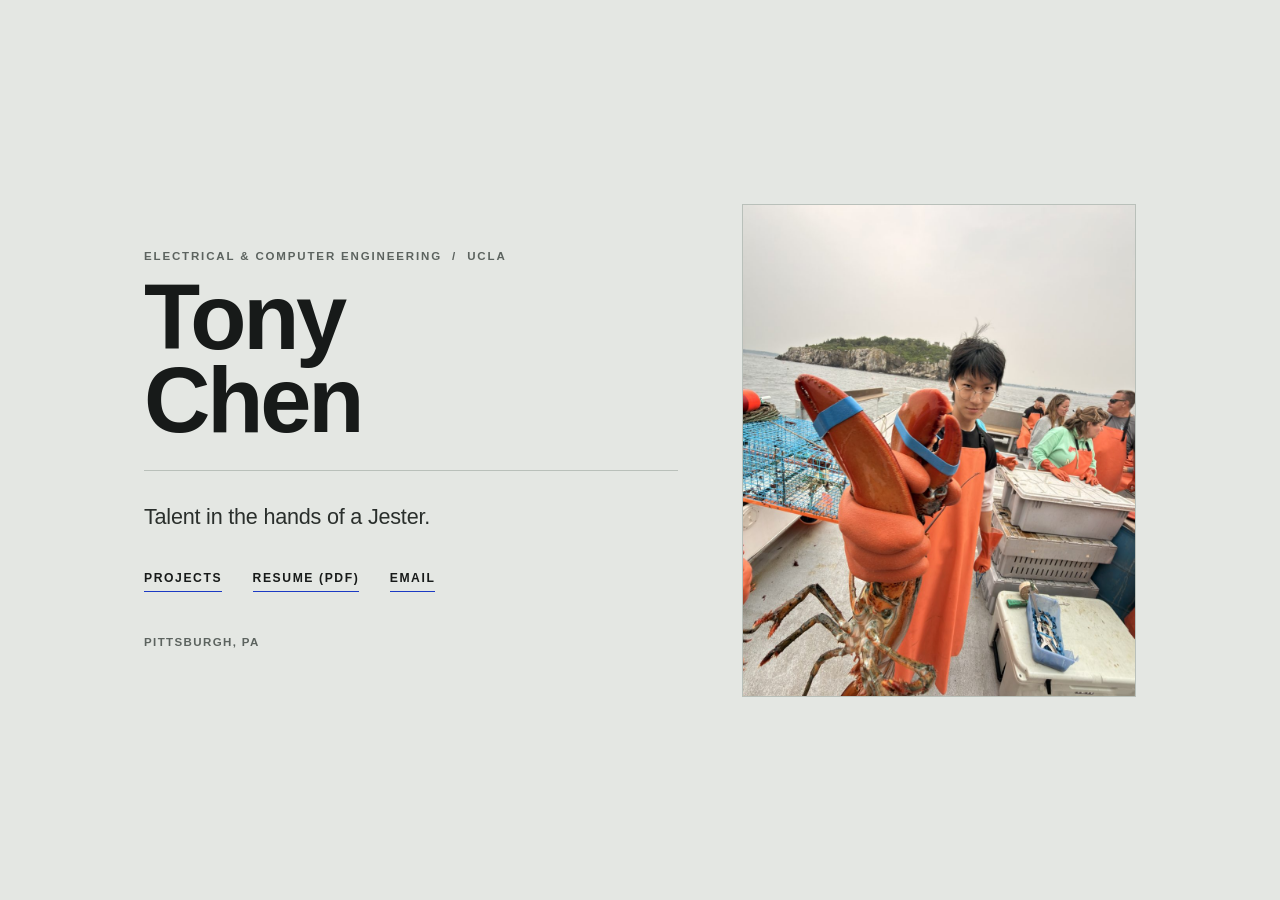
==== index.html @ b045de32 "Add files via upload" ====
<!DOCTYPE html>
<html lang="en">
<head>
<meta charset="utf-8">
<meta name="viewport" content="width=device-width, initial-scale=1">
<title>Tony Chen</title>
<meta name="description" content="Tony Chen — electrical and computer engineering student at UCLA.">
<style>
  :root{
    --paper:#E4E7E3;
    --ink:#171A19;
    --graphite:#5C635F;
    --rule:#B9C0BA;
    --blue:#1B3AC4;
    --sans:"Helvetica Neue",Helvetica,Arial,sans-serif;
  }

  *,*::before,*::after{box-sizing:border-box}

  body{
    margin:0;
    min-height:100vh;
    display:flex;
    align-items:center;
    padding:clamp(2rem,7vw,5rem) clamp(1.5rem,6vw,5rem);
    background:var(--paper);
    color:var(--ink);
    font-family:var(--sans);
    font-size:17px;
    line-height:1.55;
    -webkit-font-smoothing:antialiased;
  }

  main{
    width:100%;
    max-width:62rem;
    margin:0 auto;
    display:grid;
    grid-template-columns:1.15fr .85fr;
    gap:clamp(2rem,5vw,4rem);
    align-items:center;
  }

  .label{
    font-size:.72rem;
    font-weight:700;
    letter-spacing:.16em;
    text-transform:uppercase;
    color:var(--graphite);
    margin:0;
  }

  h1{
    font-size:clamp(3rem,10vw,5.75rem);
    font-weight:700;
    line-height:.9;
    letter-spacing:-.035em;
    margin:.6rem 0 0;
  }

  hr{
    border:none;
    border-top:1px solid var(--rule);
    margin:1.8rem 0;
  }

  p.bio{
    font-size:clamp(1.1rem,2.3vw,1.35rem);
    letter-spacing:-.01em;
    max-width:22em;
    margin:0;
    color:#2A2F2C;
  }

  nav{
    margin-top:2.2rem;
    display:flex;
    flex-wrap:wrap;
    gap:.6rem 1.9rem;
  }

  nav a{
    font-size:.76rem;
    font-weight:700;
    letter-spacing:.13em;
    text-transform:uppercase;
    color:var(--ink);
    text-decoration:none;
    border-bottom:1.5px solid var(--blue);
    padding-bottom:.22rem;
  }
  nav a:hover{color:var(--blue)}
  nav a:focus-visible{outline:2.5px solid var(--blue);outline-offset:4px}

  .portrait{
    width:100%;
    display:block;
    aspect-ratio:4/5;
    object-fit:cover;
    border:1px solid var(--rule);
  }

  footer{
    margin-top:2.6rem;
    font-size:.72rem;
    font-weight:700;
    letter-spacing:.12em;
    text-transform:uppercase;
    color:var(--graphite);
  }

  @media (max-width:760px){
    body{align-items:flex-start}
    main{grid-template-columns:1fr;gap:2rem}
    .col-photo{order:-1}
    .portrait{aspect-ratio:3/2}
  }
</style>
</head>
<body>

<main>
  <div class="col-text">
    <p class="label">Electrical &amp; Computer Engineering &nbsp;/&nbsp; UCLA</p>
    <h1>Tony<br>Chen</h1>

    <hr>

    <p class="bio">Talent in the hands of a Jester.</p>

    <nav>
      <a href="projects.html">Projects</a>
      <a href="Tony_Chen_Resume.pdf">Resume (PDF)</a>
      <a href="mailto:tonychen1@ucla.edu">Email</a>
    </nav>

    <footer>Pittsburgh, PA</footer>
  </div>

  <div class="col-photo">
    <img class="portrait" src="img/portrait.jpg" alt="Tony Chen holding a lobster on a boat off the coast.">
  </div>
</main>

</body>
</html>
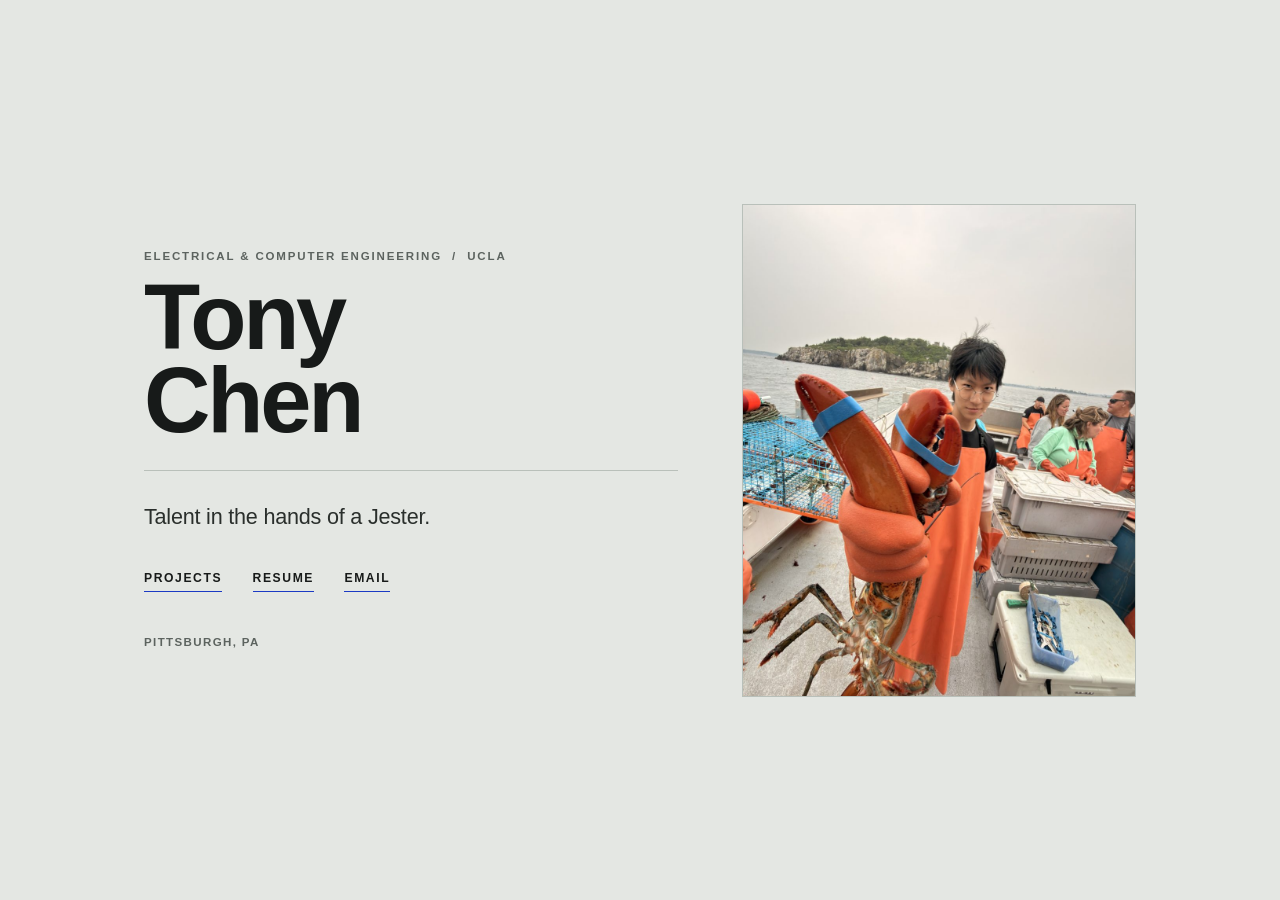
==== commit 6fccdcce: "redo the resume page" ====
--- a/index.html
+++ b/index.html
@@ -130,7 +130,7 @@
 
     <nav>
       <a href="projects.html">Projects</a>
-      <a href="Tony_Chen_Resume.pdf">Resume (PDF)</a>
+      <a href="resume.html">Resume</a>
       <a href="mailto:tonychen1@ucla.edu">Email</a>
     </nav>
 
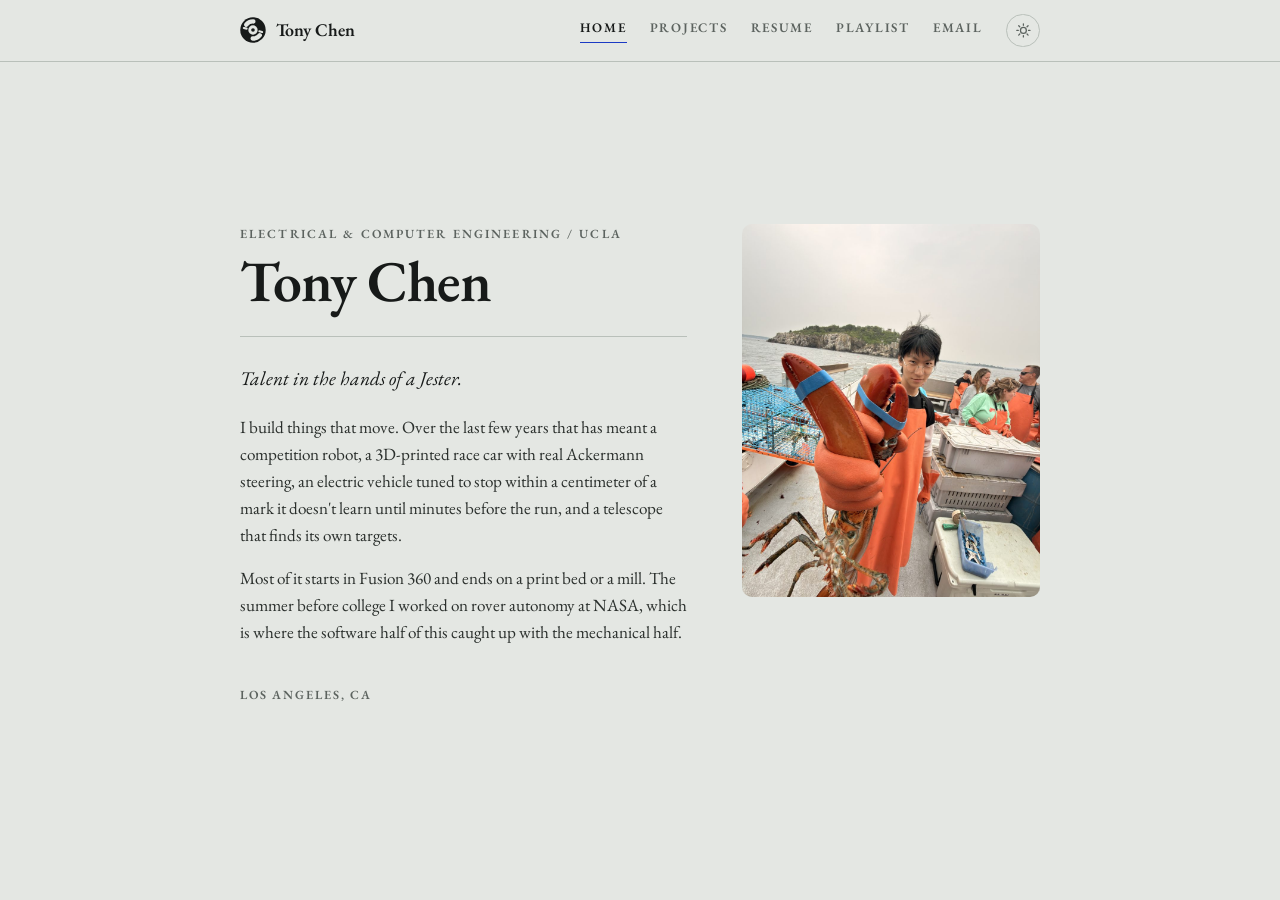
==== commit 3903b598: "complete web revamp" ====
--- a/index.html
+++ b/index.html
@@ -5,142 +5,83 @@
 <meta name="viewport" content="width=device-width, initial-scale=1">
 <title>Tony Chen</title>
 <meta name="description" content="Tony Chen — electrical and computer engineering student at UCLA.">
-<style>
-  :root{
-    --paper:#E4E7E3;
-    --ink:#171A19;
-    --graphite:#5C635F;
-    --rule:#B9C0BA;
-    --blue:#1B3AC4;
-    --sans:"Helvetica Neue",Helvetica,Arial,sans-serif;
-  }
+<link rel="icon" href="favicon.svg" type="image/svg+xml">
+<link rel="preconnect" href="https://fonts.googleapis.com">
+<link rel="preconnect" href="https://fonts.gstatic.com" crossorigin>
+<link href="https://fonts.googleapis.com/css2?family=EB+Garamond:ital,wght@0,400;0,500;0,600;1,400;1,600&display=swap" rel="stylesheet">
+<link rel="stylesheet" href="style.css">
+<script>
+/* Set the theme before first paint so the page never flashes the wrong one. */
+(function(){try{var t=localStorage.getItem('theme');if(!t)t=matchMedia('(prefers-color-scheme:dark)').matches?'dark':'light';document.documentElement.setAttribute('data-theme',t);}catch(e){document.documentElement.setAttribute('data-theme','light');}})();
+</script>
+</head>
+<body class="home">
 
-  *,*::before,*::after{box-sizing:border-box}
-
-  body{
-    margin:0;
-    min-height:100vh;
-    display:flex;
-    align-items:center;
-    padding:clamp(2rem,7vw,5rem) clamp(1.5rem,6vw,5rem);
-    background:var(--paper);
-    color:var(--ink);
-    font-family:var(--sans);
-    font-size:17px;
-    line-height:1.55;
-    -webkit-font-smoothing:antialiased;
-  }
-
-  main{
-    width:100%;
-    max-width:62rem;
-    margin:0 auto;
-    display:grid;
-    grid-template-columns:1.15fr .85fr;
-    gap:clamp(2rem,5vw,4rem);
-    align-items:center;
-  }
-
-  .label{
-    font-size:.72rem;
-    font-weight:700;
-    letter-spacing:.16em;
-    text-transform:uppercase;
-    color:var(--graphite);
-    margin:0;
-  }
-
-  h1{
-    font-size:clamp(3rem,10vw,5.75rem);
-    font-weight:700;
-    line-height:.9;
-    letter-spacing:-.035em;
-    margin:.6rem 0 0;
-  }
-
-  hr{
-    border:none;
-    border-top:1px solid var(--rule);
-    margin:1.8rem 0;
-  }
-
-  p.bio{
-    font-size:clamp(1.1rem,2.3vw,1.35rem);
-    letter-spacing:-.01em;
-    max-width:22em;
-    margin:0;
-    color:#2A2F2C;
-  }
-
-  nav{
-    margin-top:2.2rem;
-    display:flex;
-    flex-wrap:wrap;
-    gap:.6rem 1.9rem;
-  }
-
-  nav a{
-    font-size:.76rem;
-    font-weight:700;
-    letter-spacing:.13em;
-    text-transform:uppercase;
-    color:var(--ink);
-    text-decoration:none;
-    border-bottom:1.5px solid var(--blue);
-    padding-bottom:.22rem;
-  }
-  nav a:hover{color:var(--blue)}
-  nav a:focus-visible{outline:2.5px solid var(--blue);outline-offset:4px}
-
-  .portrait{
-    width:100%;
-    display:block;
-    aspect-ratio:4/5;
-    object-fit:cover;
-    border:1px solid var(--rule);
-  }
-
-  footer{
-    margin-top:2.6rem;
-    font-size:.72rem;
-    font-weight:700;
-    letter-spacing:.12em;
-    text-transform:uppercase;
-    color:var(--graphite);
-  }
-
-  @media (max-width:760px){
-    body{align-items:flex-start}
-    main{grid-template-columns:1fr;gap:2rem}
-    .col-photo{order:-1}
-    .portrait{aspect-ratio:3/2}
-  }
-</style>
-</head>
-<body>
-
-<main>
-  <div class="col-text">
-    <p class="label">Electrical &amp; Computer Engineering &nbsp;/&nbsp; UCLA</p>
-    <h1>Tony<br>Chen</h1>
-
-    <hr>
-
-    <p class="bio">Talent in the hands of a Jester.</p>
-
-    <nav>
+<header class="nav">
+  <div class="nav-inner">
+    <a class="brand" href="index.html">
+      <svg viewBox="0 0 100 100" aria-hidden="true">
+        <circle cx="50" cy="50" r="49" fill="currentColor"/>
+        <g stroke="var(--paper)" fill="none" stroke-linecap="round">
+          <path stroke-width="17" d="M24 29.68 A33 33 0 0 1 51.15 17.02"/>
+          <path stroke-width="8"  d="M25.55 44.8 L14.79 42.52"/>
+          <path stroke-width="17" d="M76 70.32 A33 33 0 0 1 48.85 82.98"/>
+          <path stroke-width="8"  d="M74.45 55.2 L85.21 57.48"/>
+        </g>
+        <circle cx="50" cy="50" r="18" fill="var(--paper)"/>
+        <circle cx="50" cy="50" r="7" fill="currentColor"/>
+      </svg>
+      <span>Tony Chen</span>
+    </a>
+    <nav class="nav-links">
+      <a href="index.html" aria-current="page">Home</a>
       <a href="projects.html">Projects</a>
       <a href="resume.html">Resume</a>
+      <a href="playlist.html">Playlist</a>
       <a href="mailto:tonychen1@ucla.edu">Email</a>
     </nav>
+    <button class="toggle" id="theme-toggle" type="button" aria-label="Switch theme">
+      <svg class="sun" viewBox="0 0 24 24" fill="none" stroke="currentColor" stroke-width="1.8" stroke-linecap="round" aria-hidden="true">
+        <circle cx="12" cy="12" r="4.2"/>
+        <path d="M12 2.6v2.1M12 19.3v2.1M2.6 12h2.1M19.3 12h2.1M5.3 5.3l1.5 1.5M17.2 17.2l1.5 1.5M18.7 5.3l-1.5 1.5M6.8 17.2l-1.5 1.5"/>
+      </svg>
+      <svg class="moon" viewBox="0 0 24 24" fill="none" stroke="currentColor" stroke-width="1.8" stroke-linecap="round" stroke-linejoin="round" aria-hidden="true">
+        <path d="M20 14.5A8.5 8.5 0 0 1 9.5 4a8.5 8.5 0 1 0 10.5 10.5z"/>
+      </svg>
+    </button>
+  </div>
+</header>
 
-    <footer>Pittsburgh, PA</footer>
-  </div>
+<main class="shell">
+  <div class="home-grid">
+    <div>
+      <p class="label">Electrical &amp; Computer Engineering / UCLA</p>
+      <h1>Tony Chen</h1>
 
-  <div class="col-photo">
-    <img class="portrait" src="img/portrait.jpg" alt="Tony Chen holding a lobster on a boat off the coast.">
+      <hr>
+
+      <p class="tagline">Talent in the hands of a Jester.</p>
+
+      <!-- ===== PLACEHOLDER — replace both paragraphs with your own text ===== -->
+      <p class="bio">I build things that move. Over the last few years that has meant a
+      competition robot, a 3D-printed race car with real Ackermann steering, an electric
+      vehicle tuned to stop within a centimeter of a mark it doesn't learn until minutes
+      before the run, and a telescope that finds its own targets.</p>
+
+      <p class="bio">Most of it starts in Fusion 360 and ends on a print bed or a mill.
+      The summer before college I worked on rover autonomy at NASA, which is where the
+      software half of this caught up with the mechanical half.</p>
+      <!-- ===== END PLACEHOLDER ===== -->
+
+      <p class="home-foot">Los Angeles, CA</p>
+    </div>
+
+    <div class="home-photo">
+      <img class="portrait" src="img/portrait.jpg" alt="Tony Chen holding a lobster on a boat off the coast.">
+    </div>
   </div>
 </main>
 
+<script src="site.js"></script>
 </body>
 </html>
--- a/style.css
+++ b/style.css
@@ -0,0 +1,391 @@
+/* ---------------------------------------------------------------
+   Tony Chen — shared styles
+   Theme tokens. The no-flash script in each page's <head> resolves
+   the system preference into an explicit data-theme attribute, so
+   only these two states ever apply.
+   --------------------------------------------------------------- */
+
+:root {
+  --paper:   #E4E7E3;
+  --surface: #EDEFEB;
+  --ink:     #171A19;
+  --body:    #2A2F2C;
+  --graphite:#5C635F;
+  --rule:    #B9C0BA;
+  --accent:  #1B3AC4;
+  --shadow:  rgba(23, 26, 25, .10);
+
+  --serif: "EB Garamond", Garamond, "Times New Roman", serif;
+  --shell: 54rem;
+  --radius: 10px;
+}
+
+:root[data-theme="dark"] {
+  --paper:   #151917;
+  --surface: #1D2220;
+  --ink:     #E6E9E4;
+  --body:    #C4CBC5;
+  --graphite:#98A19B;
+  --rule:    #2F3734;
+  --accent:  #93A9FF;
+  --shadow:  rgba(0, 0, 0, .40);
+}
+
+*, *::before, *::after { box-sizing: border-box; }
+
+html { -webkit-text-size-adjust: 100%; }
+
+body {
+  margin: 0;
+  background: var(--paper);
+  color: var(--ink);
+  font-family: var(--serif);
+  font-size: 19px;          /* Garamond runs small; this reads like 16-17px sans */
+  line-height: 1.58;
+  -webkit-font-smoothing: antialiased;
+  text-rendering: optimizeLegibility;
+}
+
+a { color: var(--accent); text-underline-offset: 3px; }
+a:focus-visible, button:focus-visible {
+  outline: 2.5px solid var(--accent);
+  outline-offset: 3px;
+  border-radius: 2px;
+}
+
+/* ---------------- shared small-caps label ---------------- */
+
+.label {
+  font-size: .78rem;
+  font-weight: 600;
+  letter-spacing: .17em;
+  text-transform: uppercase;
+  color: var(--graphite);
+  margin: 0;
+}
+
+/* ---------------- top navigation bar ---------------- */
+
+.nav {
+  position: sticky;
+  top: 0;
+  z-index: 10;
+  background: var(--paper);
+  border-bottom: 1px solid var(--rule);
+}
+
+.nav-inner {
+  max-width: var(--shell);
+  margin: 0 auto;
+  padding: .85rem clamp(1.1rem, 5vw, 2rem);
+  display: flex;
+  align-items: center;
+  gap: 1rem 1.5rem;
+  flex-wrap: wrap;
+}
+
+/* Brand left, links and toggle pushed right. */
+.brand { margin-right: auto; }
+
+.brand {
+  display: inline-flex;
+  align-items: center;
+  gap: .6rem;
+  text-decoration: none;
+  color: var(--ink);
+  font-size: 1.12rem;
+  font-weight: 600;
+  letter-spacing: -.005em;
+  white-space: nowrap;
+}
+.brand:hover { color: var(--accent); }
+
+.brand svg { width: 1.45em; height: 1.45em; display: block; flex: none; }
+
+.nav-links {
+  display: flex;
+  align-items: center;
+  gap: .4rem 1.45rem;
+  flex-wrap: wrap;
+}
+
+.nav-links a {
+  font-size: .82rem;
+  font-weight: 600;
+  letter-spacing: .13em;
+  text-transform: uppercase;
+  text-decoration: none;
+  color: var(--graphite);
+  padding-bottom: .18rem;
+  border-bottom: 1.5px solid transparent;
+}
+.nav-links a:hover { color: var(--ink); }
+.nav-links a[aria-current="page"] {
+  color: var(--ink);
+  border-bottom-color: var(--accent);
+}
+
+/* theme toggle */
+.toggle {
+  display: inline-flex;
+  align-items: center;
+  justify-content: center;
+  width: 2.1rem;
+  height: 2.1rem;
+  padding: 0;
+  border: 1px solid var(--rule);
+  border-radius: 50%;
+  background: transparent;
+  color: var(--graphite);
+  cursor: pointer;
+}
+.toggle:hover { color: var(--ink); border-color: var(--graphite); }
+.toggle svg { width: 1.05rem; height: 1.05rem; display: block; }
+.toggle .moon { display: none; }
+:root[data-theme="dark"] .toggle .sun  { display: none; }
+:root[data-theme="dark"] .toggle .moon { display: block; }
+
+/* ---------------- page shell ---------------- */
+
+.shell {
+  max-width: var(--shell);
+  margin: 0 auto;
+  padding: clamp(2rem, 5vw, 3.2rem) clamp(1.1rem, 5vw, 2rem) clamp(3rem, 6vw, 4.5rem);
+}
+
+h1 {
+  font-size: clamp(2.3rem, 6.5vw, 3.6rem);
+  font-weight: 600;
+  line-height: 1.02;
+  letter-spacing: -.02em;
+  margin: .5rem 0 0;
+}
+
+hr {
+  border: none;
+  border-top: 1px solid var(--rule);
+  margin: 1.6rem 0;
+}
+
+/* ---------------- home ---------------- */
+
+/* The home page is short, so centre it in the viewport instead of
+   leaving a tall empty strip under it. */
+body.home { min-height: 100vh; display: flex; flex-direction: column; }
+body.home .nav { flex: none; }
+body.home .shell { flex: 1 1 auto; display: flex; align-items: center; width: 100%; }
+body.home .home-grid { width: 100%; }
+
+.home-grid {
+  display: grid;
+  grid-template-columns: 1.2fr .8fr;
+  gap: clamp(1.8rem, 5vw, 3.4rem);
+  align-items: start;
+}
+
+.bio {
+  font-size: 1.07rem;
+  color: var(--body);
+  max-width: 34em;
+  margin: 0 0 1rem;
+}
+.bio:last-of-type { margin-bottom: 0; }
+
+.tagline {
+  font-size: 1.22rem;
+  font-style: italic;
+  color: var(--ink);
+  margin: 0 0 1.3rem;
+}
+
+.portrait {
+  width: 100%;
+  display: block;
+  aspect-ratio: 4 / 5;
+  object-fit: cover;
+  border-radius: var(--radius);
+}
+
+.home-foot {
+  margin-top: 2.4rem;
+  font-size: .78rem;
+  font-weight: 600;
+  letter-spacing: .15em;
+  text-transform: uppercase;
+  color: var(--graphite);
+}
+
+/* ---------------- section headings ---------------- */
+
+h2.sec {
+  font-size: .82rem;
+  font-weight: 600;
+  letter-spacing: .17em;
+  text-transform: uppercase;
+  color: var(--graphite);
+  border-bottom: 1px solid var(--ink);
+  padding-bottom: .55rem;
+  margin: 3rem 0 0;
+}
+
+/* ---------------- project entries ---------------- */
+
+.entry {
+  display: grid;
+  grid-template-columns: minmax(0, .8fr) minmax(0, 1.2fr);
+  gap: clamp(1.3rem, 3.5vw, 2.4rem);
+  align-items: start;
+  border-top: 1px solid var(--rule);
+  padding: 2.1rem 0;
+}
+.entry:first-of-type { border-top: none; }
+
+.entry img {
+  width: 100%;
+  display: block;
+  aspect-ratio: 4 / 5;
+  object-fit: cover;
+  border-radius: var(--radius);
+}
+
+.entry h3 {
+  font-size: 1.45rem;
+  font-weight: 600;
+  letter-spacing: -.015em;
+  line-height: 1.12;
+  margin: .4rem 0 .75rem;
+}
+
+.entry ul { margin: 0; padding-left: 1.1rem; }
+.entry li { margin-bottom: .4rem; color: var(--body); }
+.entry li::marker { color: var(--accent); }
+
+.specs {
+  margin-top: 1.1rem;
+  padding-top: .8rem;
+  border-top: 1px dashed var(--rule);
+  display: flex;
+  flex-wrap: wrap;
+  gap: .3rem 2rem;
+}
+.specs span {
+  font-size: .75rem;
+  font-weight: 600;
+  letter-spacing: .12em;
+  text-transform: uppercase;
+  color: var(--graphite);
+}
+.specs b {
+  color: var(--ink);
+  font-weight: 400;
+  letter-spacing: .03em;
+  text-transform: none;
+}
+
+.links { margin-top: 1rem; display: flex; flex-wrap: wrap; gap: .5rem 1.5rem; }
+.links a {
+  font-size: .82rem;
+  font-weight: 600;
+  letter-spacing: .12em;
+  text-transform: uppercase;
+  text-decoration: none;
+  color: var(--ink);
+  border-bottom: 1.5px solid var(--accent);
+  padding-bottom: .16rem;
+}
+.links a:hover { color: var(--accent); }
+
+.close {
+  border-top: 1px solid var(--ink);
+  padding-top: 1.6rem;
+  margin-top: 2.6rem;
+  color: var(--body);
+}
+
+/* ---------------- resume viewer ---------------- */
+
+.bar {
+  display: flex;
+  flex-wrap: wrap;
+  gap: .6rem 1.6rem;
+  justify-content: space-between;
+  align-items: baseline;
+  margin-bottom: 1.3rem;
+}
+.bar a {
+  font-size: .82rem;
+  font-weight: 600;
+  letter-spacing: .12em;
+  text-transform: uppercase;
+  text-decoration: none;
+  color: var(--ink);
+  border-bottom: 1.5px solid var(--accent);
+  padding-bottom: .16rem;
+}
+.bar a:hover { color: var(--accent); }
+
+#pages canvas {
+  display: block;
+  width: 100%;
+  height: auto;
+  margin-bottom: 1rem;
+  border-radius: var(--radius);
+  background: #fff;
+  box-shadow: 0 2px 14px var(--shadow);
+}
+#pages canvas:last-child { margin-bottom: 0; }
+
+.note {
+  font-size: .95rem;
+  color: var(--graphite);
+  text-align: center;
+  padding: 3rem 1rem;
+  border: 1px solid var(--rule);
+  border-radius: var(--radius);
+  background: var(--surface);
+}
+
+/* ---------------- playlist ---------------- */
+
+.embed {
+  border-radius: 12px;
+  overflow: hidden;
+  box-shadow: 0 2px 14px var(--shadow);
+  background: var(--surface);
+  min-height: 420px;
+}
+.embed iframe { display: block; width: 100%; border: none; }
+
+/* ---------------- responsive ---------------- */
+
+@media (max-width: 760px) {
+  body { font-size: 18px; }
+  .home-grid { grid-template-columns: 1fr; }
+  .home-photo { order: -1; }
+  .portrait { aspect-ratio: 3 / 2; }
+  .entry { grid-template-columns: 1fr; gap: 1.3rem; }
+  .entry img { aspect-ratio: 3 / 2; }
+  /* Let the bar scroll away on phones instead of holding two rows
+     of links against the top of a short screen. */
+  .nav { position: static; }
+  .nav-inner { padding-top: .6rem; padding-bottom: .6rem; gap: .5rem 1rem; }
+  /* Row 1: brand and toggle. Row 2: the links, full width. */
+  .brand  { order: 1; }
+  .toggle { order: 2; }
+  .nav-links { order: 3; flex-basis: 100%; }
+  .nav-links { gap: .3rem 1rem; }
+  .nav-links a { font-size: .74rem; letter-spacing: .09em; }
+  .brand { font-size: 1.02rem; }
+  .toggle { width: 1.85rem; height: 1.85rem; }
+  .toggle svg { width: .95rem; height: .95rem; }
+}
+
+@media (max-width: 440px) {
+  /* Below this the wordmark is what pushes the links onto a third row. */
+  .brand span { position: absolute; width: 1px; height: 1px; overflow: hidden; clip-path: inset(50%); }
+  .brand svg { width: 1.7em; height: 1.7em; }
+}
+
+@media (prefers-reduced-motion: reduce) {
+  * { transition: none !important; animation: none !important; }
+}
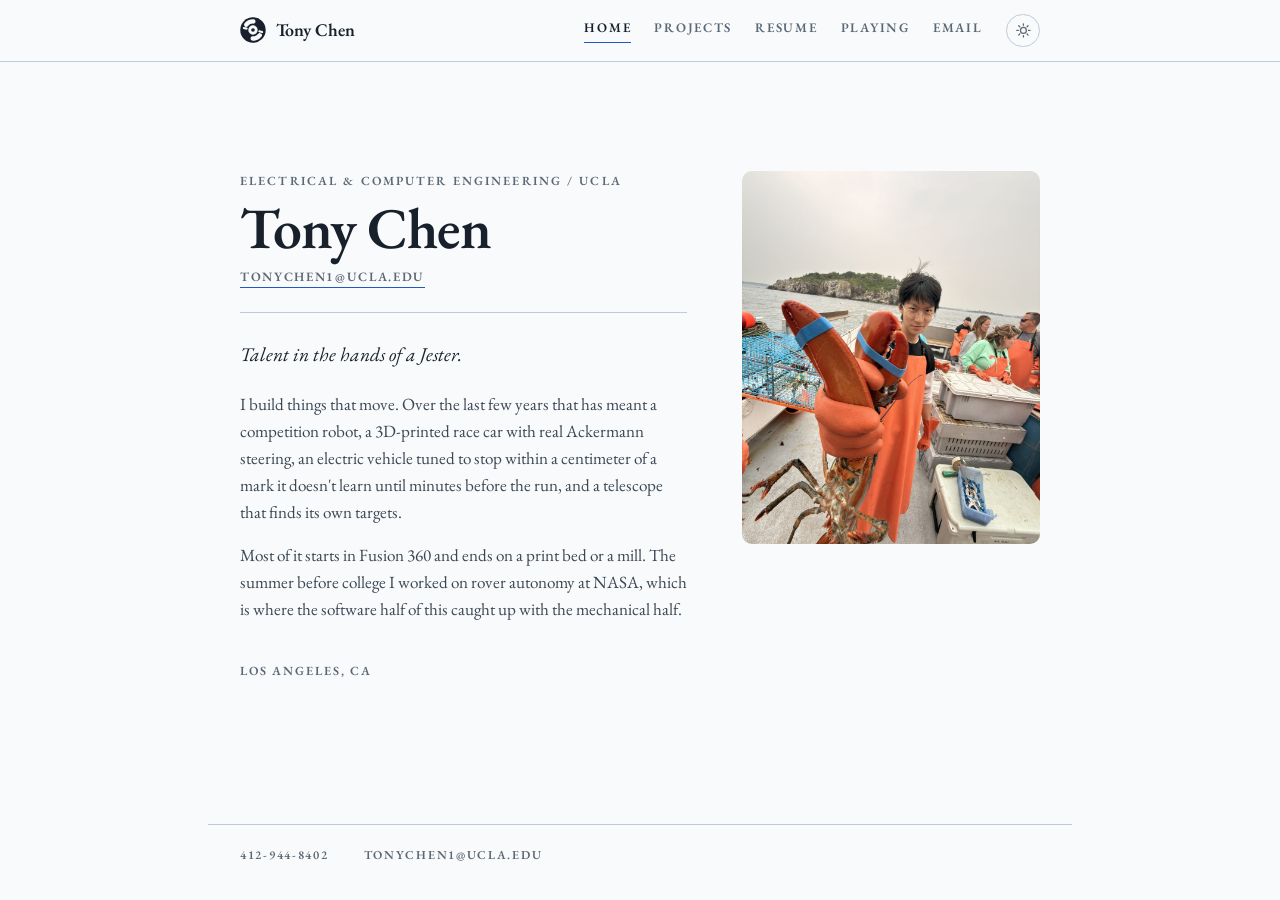
==== commit dfacdf74: "revamp pt 2 10/14/2026 21:12:30" ====
--- a/index.html
+++ b/index.html
@@ -20,16 +20,16 @@
 <header class="nav">
   <div class="nav-inner">
     <a class="brand" href="index.html">
-      <svg viewBox="0 0 100 100" aria-hidden="true">
-        <circle cx="50" cy="50" r="49" fill="currentColor"/>
-        <g stroke="var(--paper)" fill="none" stroke-linecap="round">
+      <svg viewBox="0 0 100 100" width="28" height="28" aria-hidden="true">
+        <circle cx="50" cy="50" r="49" fill="var(--ink, #18212B)"/>
+        <g stroke="var(--paper, #F8FAFC)" fill="none" stroke-linecap="round">
           <path stroke-width="17" d="M24 29.68 A33 33 0 0 1 51.15 17.02"/>
           <path stroke-width="8"  d="M25.55 44.8 L14.79 42.52"/>
           <path stroke-width="17" d="M76 70.32 A33 33 0 0 1 48.85 82.98"/>
           <path stroke-width="8"  d="M74.45 55.2 L85.21 57.48"/>
         </g>
-        <circle cx="50" cy="50" r="18" fill="var(--paper)"/>
-        <circle cx="50" cy="50" r="7" fill="currentColor"/>
+        <circle cx="50" cy="50" r="18" fill="var(--paper, #F8FAFC)"/>
+        <circle cx="50" cy="50" r="7" fill="var(--ink, #18212B)"/>
       </svg>
       <span>Tony Chen</span>
     </a>
@@ -37,15 +37,15 @@
       <a href="index.html" aria-current="page">Home</a>
       <a href="projects.html">Projects</a>
       <a href="resume.html">Resume</a>
-      <a href="playlist.html">Playlist</a>
+      <a href="playlist.html">Playing</a>
       <a href="mailto:tonychen1@ucla.edu">Email</a>
     </nav>
     <button class="toggle" id="theme-toggle" type="button" aria-label="Switch theme">
-      <svg class="sun" viewBox="0 0 24 24" fill="none" stroke="currentColor" stroke-width="1.8" stroke-linecap="round" aria-hidden="true">
+      <svg class="sun" viewBox="0 0 24 24" width="17" height="17" fill="none" stroke="currentColor" stroke-width="1.8" stroke-linecap="round" aria-hidden="true">
         <circle cx="12" cy="12" r="4.2"/>
         <path d="M12 2.6v2.1M12 19.3v2.1M2.6 12h2.1M19.3 12h2.1M5.3 5.3l1.5 1.5M17.2 17.2l1.5 1.5M18.7 5.3l-1.5 1.5M6.8 17.2l-1.5 1.5"/>
       </svg>
-      <svg class="moon" viewBox="0 0 24 24" fill="none" stroke="currentColor" stroke-width="1.8" stroke-linecap="round" stroke-linejoin="round" aria-hidden="true">
+      <svg class="moon" viewBox="0 0 24 24" width="17" height="17" fill="none" stroke="currentColor" stroke-width="1.8" stroke-linecap="round" stroke-linejoin="round" aria-hidden="true">
         <path d="M20 14.5A8.5 8.5 0 0 1 9.5 4a8.5 8.5 0 1 0 10.5 10.5z"/>
       </svg>
     </button>
@@ -57,6 +57,7 @@
     <div>
       <p class="label">Electrical &amp; Computer Engineering / UCLA</p>
       <h1>Tony Chen</h1>
+      <p class="home-email"><a href="mailto:tonychen1@ucla.edu">tonychen1@ucla.edu</a></p>
 
       <hr>
 
@@ -82,6 +83,11 @@
   </div>
 </main>
 
+<footer class="contact">
+  <a href="tel:+14129448402">412-944-8402</a>
+  <a href="mailto:tonychen1@ucla.edu">tonychen1@ucla.edu</a>
+</footer>
+
 <script src="site.js"></script>
 </body>
 </html>
--- a/style.css
+++ b/style.css
@@ -6,14 +6,14 @@
    --------------------------------------------------------------- */
 
 :root {
-  --paper:   #E4E7E3;
-  --surface: #EDEFEB;
-  --ink:     #171A19;
-  --body:    #2A2F2C;
-  --graphite:#5C635F;
-  --rule:    #B9C0BA;
-  --accent:  #1B3AC4;
-  --shadow:  rgba(23, 26, 25, .10);
+  --paper:   #F8FAFC;
+  --surface: #EDF3FC;
+  --ink:     #18212B;
+  --body:    #3B4854;
+  --graphite:#5B6875;
+  --rule:    #BFCBDA;
+  --accent:  #1F5AC4;
+  --shadow:  rgba(24, 33, 43, .10);
 
   --serif: "EB Garamond", Garamond, "Times New Roman", serif;
   --shell: 54rem;
@@ -21,14 +21,14 @@
 }
 
 :root[data-theme="dark"] {
-  --paper:   #151917;
-  --surface: #1D2220;
-  --ink:     #E6E9E4;
-  --body:    #C4CBC5;
-  --graphite:#98A19B;
-  --rule:    #2F3734;
-  --accent:  #93A9FF;
-  --shadow:  rgba(0, 0, 0, .40);
+  --paper:   #101822;
+  --surface: #18212C;
+  --ink:     #E9EFF6;
+  --body:    #BCC8D5;
+  --graphite:#8C99A7;
+  --rule:    #2B3744;
+  --accent:  #8FB6F5;
+  --shadow:  rgba(0, 0, 0, .45);
 }
 
 *, *::before, *::after { box-sizing: border-box; }
@@ -214,6 +214,43 @@
   text-transform: uppercase;
   color: var(--graphite);
 }
+
+/* Email sitting directly under the name. */
+.home-email {
+  margin: .55rem 0 0;
+  font-size: .8rem;
+  font-weight: 600;
+  letter-spacing: .13em;
+  text-transform: uppercase;
+}
+.home-email a {
+  color: var(--graphite);
+  text-decoration: none;
+  border-bottom: 1.5px solid var(--accent);
+  padding-bottom: .16rem;
+}
+.home-email a:hover { color: var(--ink); }
+
+/* ---------------- contact footer (every page) ---------------- */
+
+.contact {
+  /* width:100% matters on the home page: auto side margins on a column
+     flex child cancel stretch, so without it the bar shrinks to its text. */
+  width: 100%;
+  max-width: var(--shell);
+  margin: 0 auto;
+  padding: 1.3rem clamp(1.1rem, 5vw, 2rem) 2.2rem;
+  border-top: 1px solid var(--rule);
+  display: flex;
+  flex-wrap: wrap;
+  gap: .35rem 2.2rem;
+  font-size: .76rem;
+  font-weight: 600;
+  letter-spacing: .14em;
+  text-transform: uppercase;
+}
+.contact a { color: var(--graphite); text-decoration: none; }
+.contact a:hover { color: var(--ink); }
 
 /* ---------------- section headings ---------------- */
 
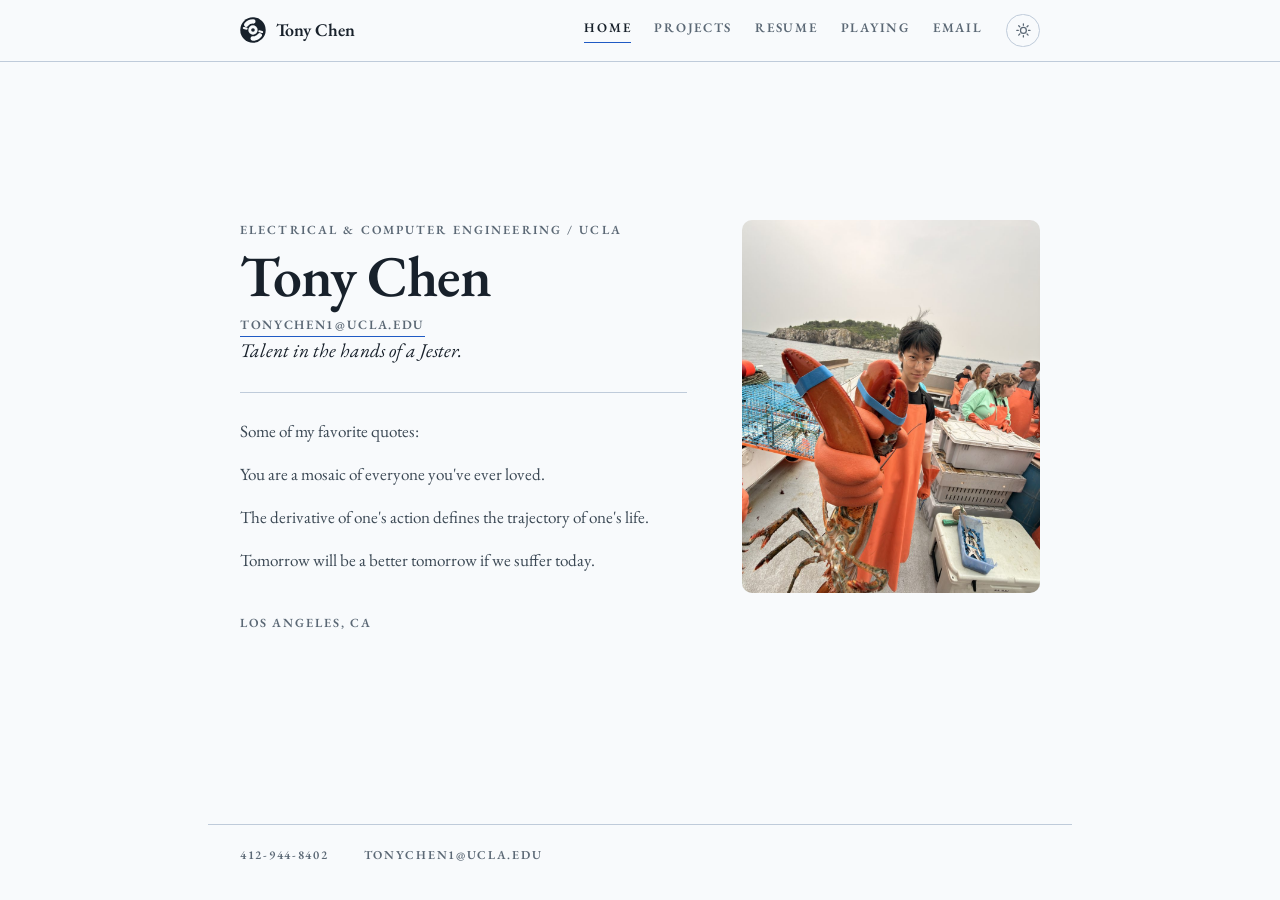
==== commit 91fb35eb: "Revise tagline and bio content in index.html Updated biography and tagline sections in index.html." ====
--- a/index.html
+++ b/index.html
@@ -58,20 +58,17 @@
       <p class="label">Electrical &amp; Computer Engineering / UCLA</p>
       <h1>Tony Chen</h1>
       <p class="home-email"><a href="mailto:tonychen1@ucla.edu">tonychen1@ucla.edu</a></p>
-
+      <p class="tagline">Talent in the hands of a Jester.</p>
       <hr>
 
-      <p class="tagline">Talent in the hands of a Jester.</p>
+      <p class="bio">Some of my favorite quotes:</p>
 
       <!-- ===== PLACEHOLDER — replace both paragraphs with your own text ===== -->
-      <p class="bio">I build things that move. Over the last few years that has meant a
-      competition robot, a 3D-printed race car with real Ackermann steering, an electric
-      vehicle tuned to stop within a centimeter of a mark it doesn't learn until minutes
-      before the run, and a telescope that finds its own targets.</p>
+      <p class="bio">You are a mosaic of everyone you've ever loved.</p>
 
-      <p class="bio">Most of it starts in Fusion 360 and ends on a print bed or a mill.
-      The summer before college I worked on rover autonomy at NASA, which is where the
-      software half of this caught up with the mechanical half.</p>
+      <p class="bio">The derivative of one's action defines the trajectory of one's life.</p>
+
+      <p class="bio">Tomorrow will be a better tomorrow if we suffer today.</p>
       <!-- ===== END PLACEHOLDER ===== -->
 
       <p class="home-foot">Los Angeles, CA</p>
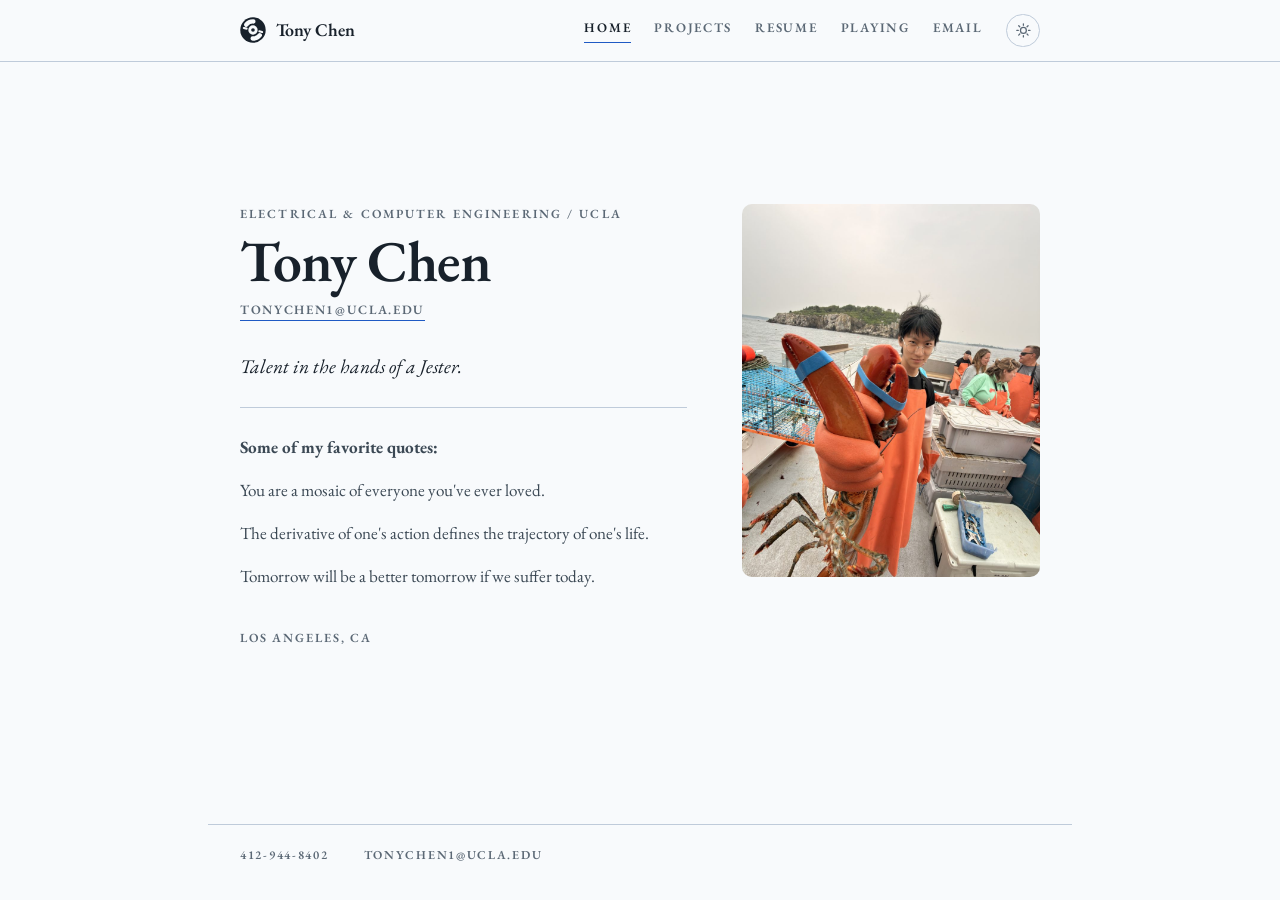
==== commit e9be2beb: "Enhance formatting of tagline and bio sections Added line breaks and bold formatting to tagline and " ====
--- a/index.html
+++ b/index.html
@@ -58,10 +58,10 @@
       <p class="label">Electrical &amp; Computer Engineering / UCLA</p>
       <h1>Tony Chen</h1>
       <p class="home-email"><a href="mailto:tonychen1@ucla.edu">tonychen1@ucla.edu</a></p>
-      <p class="tagline">Talent in the hands of a Jester.</p>
+      <p class="tagline"><br>Talent in the hands of a Jester.</p>
       <hr>
 
-      <p class="bio">Some of my favorite quotes:</p>
+      <p class="bio"><b>Some of my favorite quotes:</b></p>
 
       <!-- ===== PLACEHOLDER — replace both paragraphs with your own text ===== -->
       <p class="bio">You are a mosaic of everyone you've ever loved.</p>
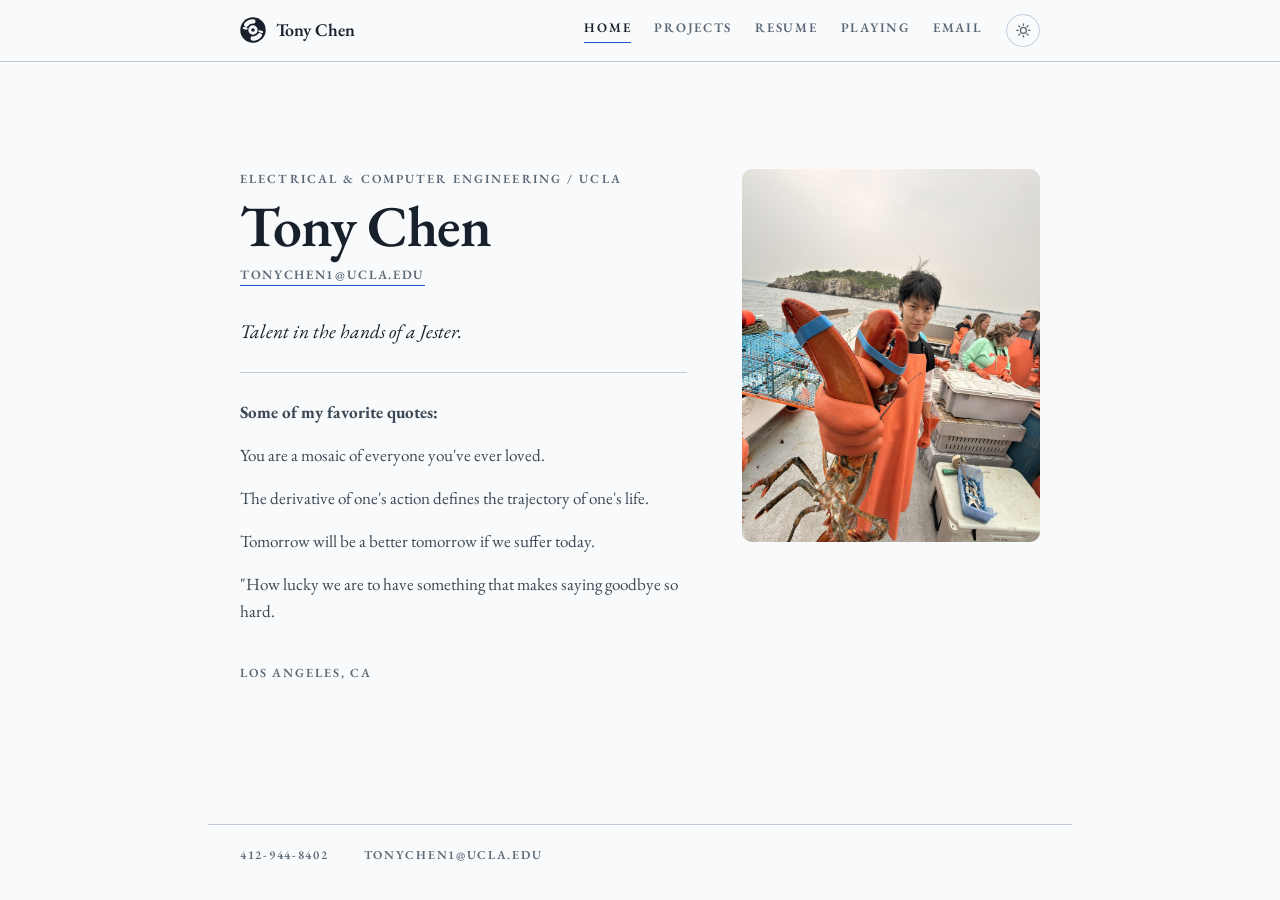
==== commit 23ea856b: "added a quote" ====
--- a/index.html
+++ b/index.html
@@ -69,6 +69,8 @@
       <p class="bio">The derivative of one's action defines the trajectory of one's life.</p>
 
       <p class="bio">Tomorrow will be a better tomorrow if we suffer today.</p>
+      
+      <p class="bio">"How lucky we are to have something that makes saying goodbye so hard.</p>
       <!-- ===== END PLACEHOLDER ===== -->
 
       <p class="home-foot">Los Angeles, CA</p>
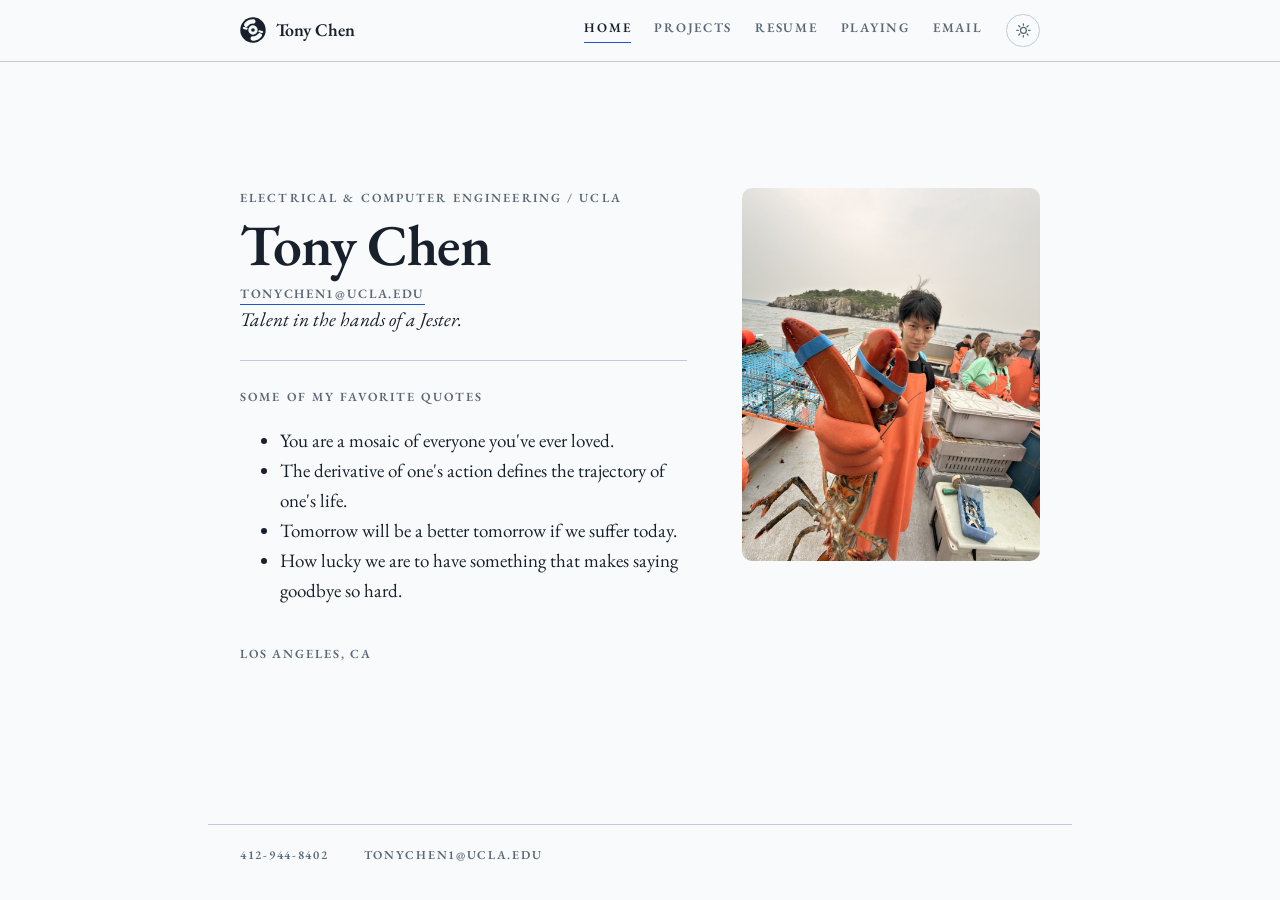
==== commit 29dc4a42: "Refactor quotes section in index.html" ====
--- a/index.html
+++ b/index.html
@@ -58,20 +58,18 @@
       <p class="label">Electrical &amp; Computer Engineering / UCLA</p>
       <h1>Tony Chen</h1>
       <p class="home-email"><a href="mailto:tonychen1@ucla.edu">tonychen1@ucla.edu</a></p>
-      <p class="tagline"><br>Talent in the hands of a Jester.</p>
+
+      <p class="tagline">Talent in the hands of a Jester.</p>
+
       <hr>
 
-      <p class="bio"><b>Some of my favorite quotes:</b></p>
-
-      <!-- ===== PLACEHOLDER — replace both paragraphs with your own text ===== -->
-      <p class="bio">You are a mosaic of everyone you've ever loved.</p>
-
-      <p class="bio">The derivative of one's action defines the trajectory of one's life.</p>
-
-      <p class="bio">Tomorrow will be a better tomorrow if we suffer today.</p>
-      
-      <p class="bio">"How lucky we are to have something that makes saying goodbye so hard.</p>
-      <!-- ===== END PLACEHOLDER ===== -->
+      <p class="label">Some of my favorite quotes</p>
+      <ul class="quotes">
+        <li>You are a mosaic of everyone you've ever loved.</li>
+        <li>The derivative of one's action defines the trajectory of one's life.</li>
+        <li>Tomorrow will be a better tomorrow if we suffer today.</li>
+        <li>How lucky we are to have something that makes saying goodbye so hard.</li>
+      </ul>
 
       <p class="home-foot">Los Angeles, CA</p>
     </div>
